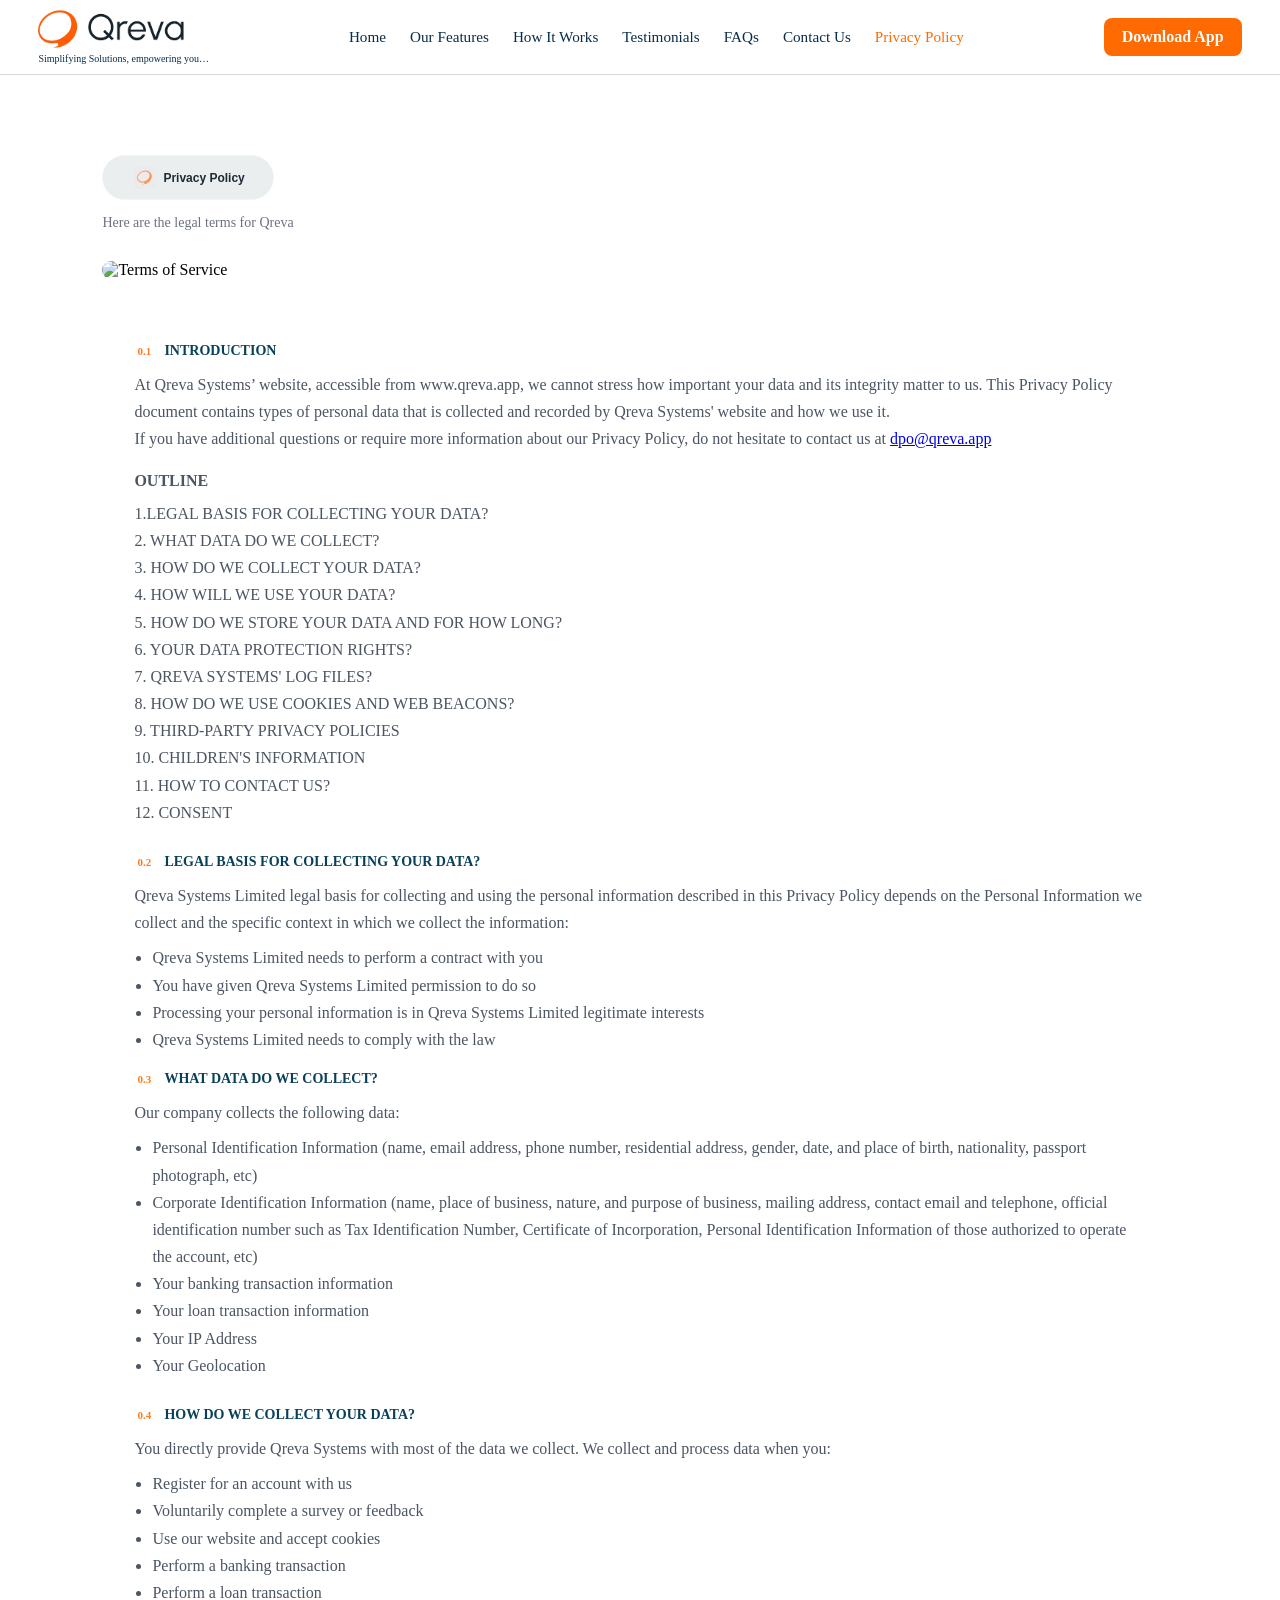
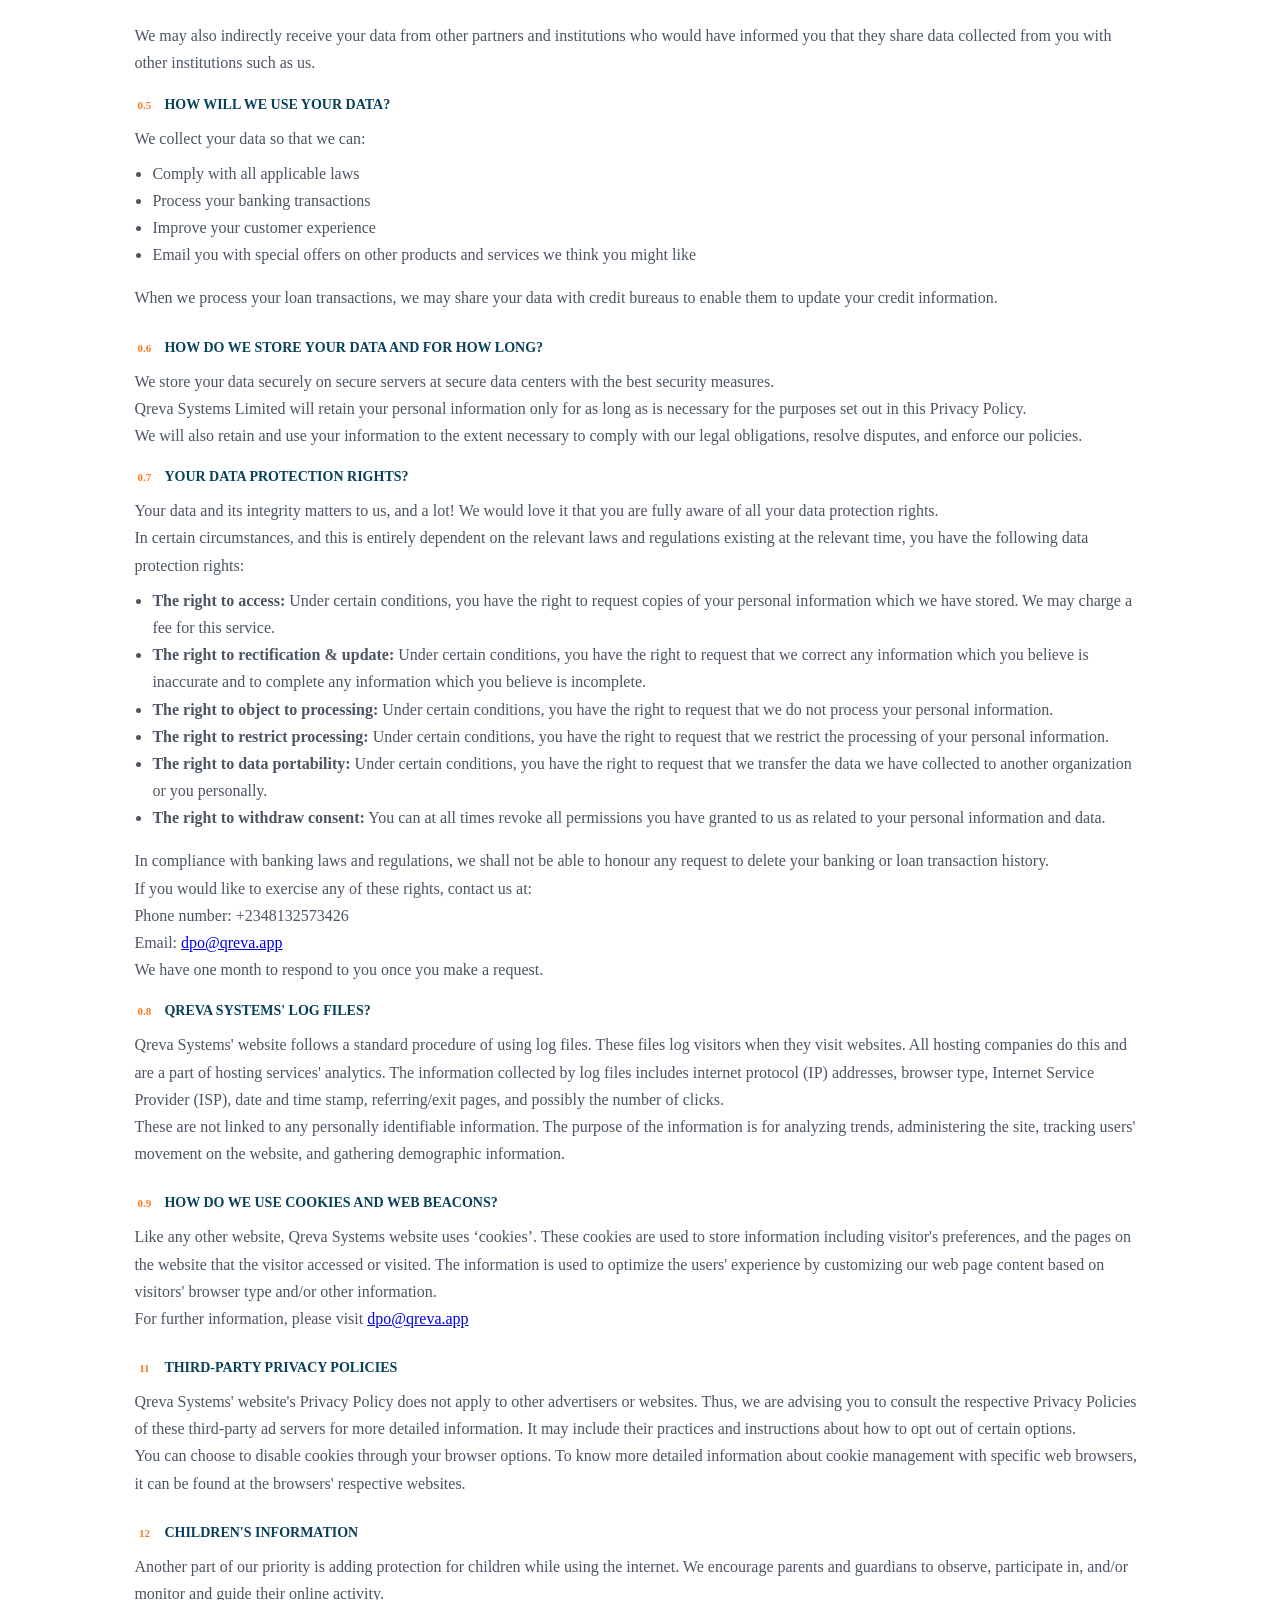
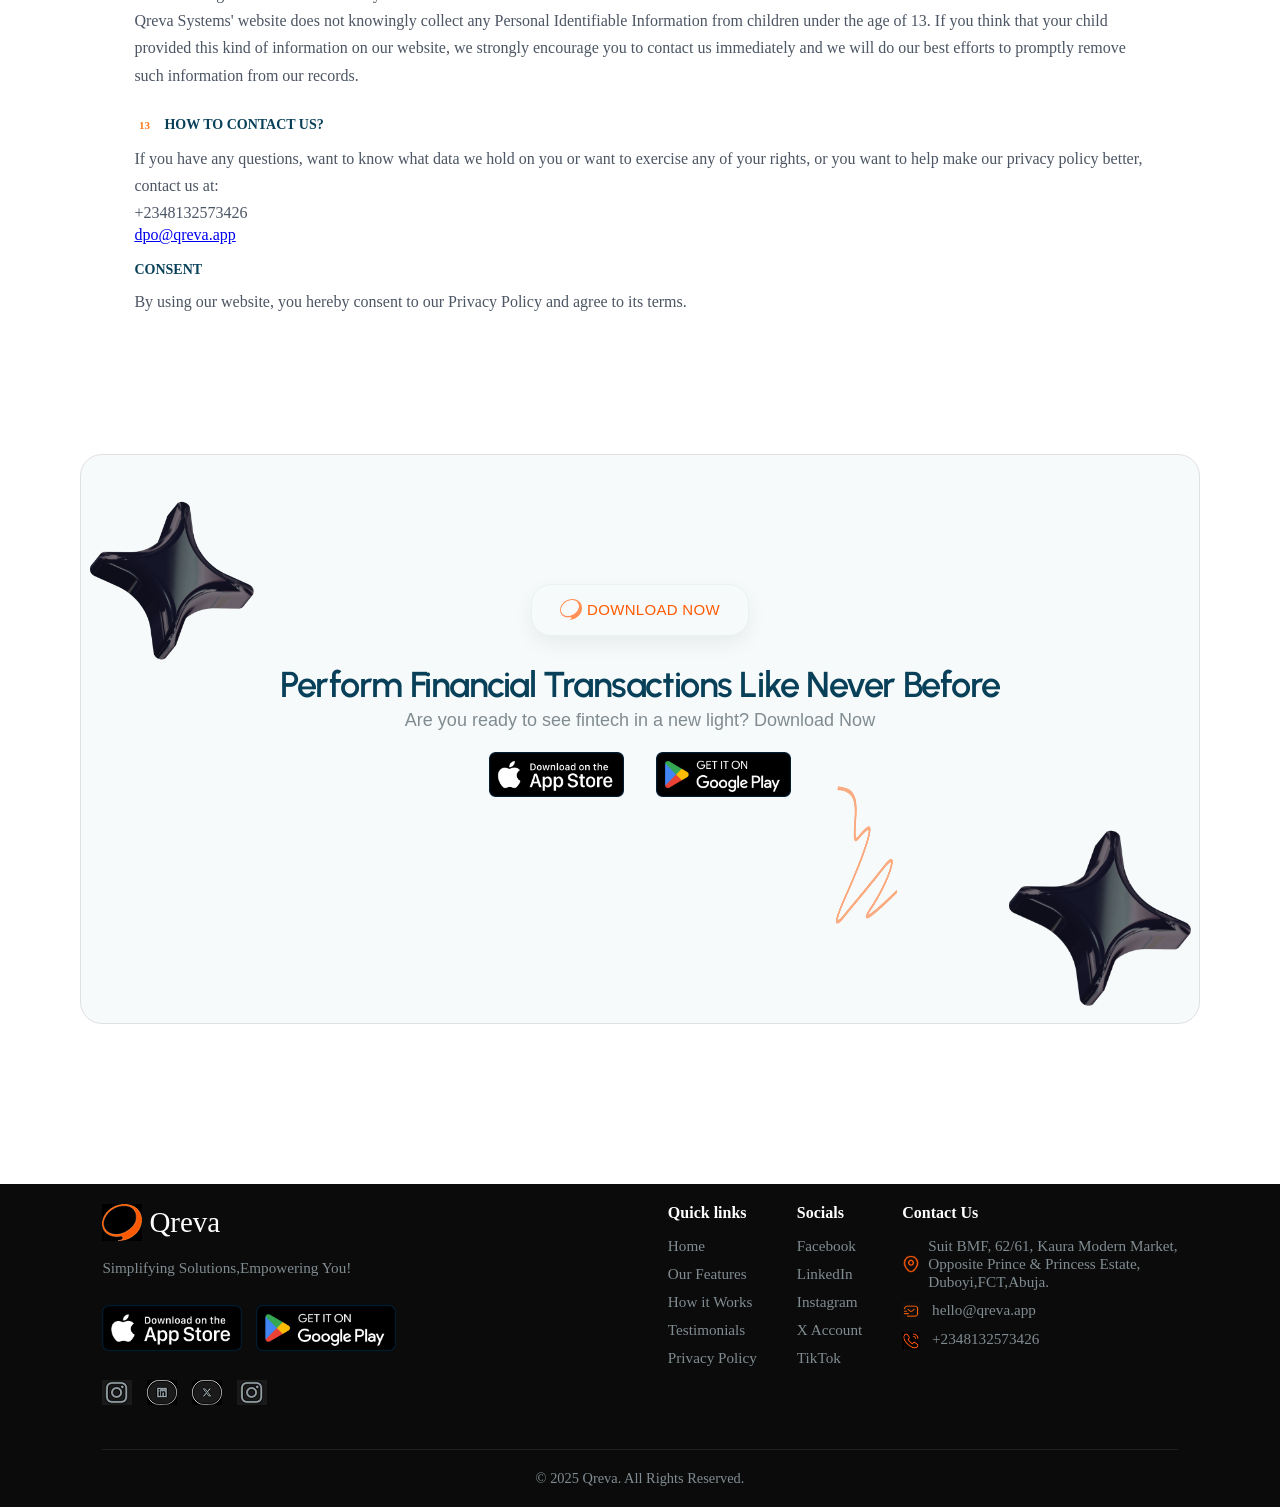
==== privacy-policy.html @ 6e4ceff8 "first commit" ====
<!doctype html>
<html lang="en">
  <head>
    <meta charset="UTF-8" />
    <meta name="viewport" content="width=device-width, initial-scale=1.0" />
    <title>Qreva</title>
    <link rel="icon" type="image/png" href="/img/faviconn.png" />
    <link rel="stylesheet" href="/css/style.css" />
    <script
      src="https://kit.fontawesome.com/e4a3dad7ed.js"
      crossorigin="anonymous"
    ></script>
  </head>
  <body>
    <header class="navbar">
      <div class="logo">
        <img src="/img/logo.png" alt="Logo" draggable="false" /><p>Simplifying Solutions, empowering you…</p>
      </div>
      <nav class="nav-links">
        <a href="index.html#home" target="_self">Home</a>
        <a href="index.html#features">Our Features</a>
        <a href="index.html#how-it-works">How It Works</a>
        <a href="index.html#testimonials">Testimonials</a>
        <a href="index.html#faqs">FAQs</a>

        <!-- EXTERNAL LINKS (open actual pages) -->
        <a href="contact.html">Contact Us</a>
        <a href="privacy-policy.html" class="active">Privacy Policy</a>
      </nav>

      <a href="#" class="download-btn">Download App</a>

      <!-- Hamburger -->
      <div class="hamburger">
        <span></span>
        <span></span>
        <span></span>
      </div>
    </header>

    <section class="policy-section">
      <div class="policy-container">
        <!-- Header -->
        <div class="policy-header">
          <button class="policy-btn">
            <img src="/img/btnn.png" alt="" /> Privacy Policy
          </button>
          <!-- <h1>Terms and Conditions</h1> -->
          <p>Here are the legal terms for Qreva</p>
        </div>

        <!-- Image -->
        <div class="policy-image">
          <img src="/img/Frame 16.png" alt="Terms of Service" />
        </div>

        <!-- Content -->

        <div class="policy-content">
          <div class="policy-block">
            <h4><span class="number">0.1</span> INTRODUCTION</h4>

            <p>
              At Qreva Systems’ website, accessible from www.qreva.app, we
              cannot stress how important your data and its integrity matter to
              us. This Privacy Policy document contains types of personal data
              that is collected and recorded by Qreva Systems' website and how
              we use it.
            </p>

            <p>
              If you have additional questions or require more information about
              our Privacy Policy, do not hesitate to contact us at <a href="mailto:dpo@qreva.app">dpo@qreva.app</a></p>
              
            </p>

            <div class="outline">
              <p class="outline-title">OUTLINE</p>
              <ul>
                <li>1.LEGAL BASIS FOR COLLECTING YOUR DATA?</li>
                <li>2. WHAT DATA DO WE COLLECT?</li>
                <li>3. HOW DO WE COLLECT YOUR DATA?</li>
                <li>4. HOW WILL WE USE YOUR DATA?</li>
                <li>5. HOW DO WE STORE YOUR DATA AND FOR HOW LONG?</li>
                <li>6. YOUR DATA PROTECTION RIGHTS?</li>
                <li>7. QREVA SYSTEMS' LOG FILES?</li>
                <li>8. HOW DO WE USE COOKIES AND WEB BEACONS?</li>
                <li>9. THIRD-PARTY PRIVACY POLICIES</li>
                <li>10. CHILDREN'S INFORMATION</li>
                <li>11. HOW TO CONTACT US?</li>
                <li>12. CONSENT</li>
              </ul>
            </div>
          </div>

          <div class="policy-block">
            <h4><span class="number">0.2</span> LEGAL BASIS FOR COLLECTING YOUR DATA?</h4>

            <p>
              Qreva Systems Limited legal basis for collecting and using the
              personal information described in this Privacy Policy depends on
              the Personal Information we collect and the specific context in
              which we collect the information:
            </p>

            <ul class="policy-list">
              <li>
                Qreva Systems Limited needs to perform a contract with you
              </li>
              <li>You have given Qreva Systems Limited permission to do so</li>
              <li>
                Processing your personal information is in Qreva Systems Limited
                legitimate interests
              </li>
              <li>Qreva Systems Limited needs to comply with the law</li>
            </ul>

            <h4><span class="number">0.3</span> WHAT DATA DO WE COLLECT?</h4>

            <p>Our company collects the following data:</p>

            <ul class="policy-list">
              <li>
                Personal Identification Information (name, email address, phone
                number, residential address, gender, date, and place of birth,
                nationality, passport photograph, etc)
              </li>
              <li>
                Corporate Identification Information (name, place of business,
                nature, and purpose of business, mailing address, contact email
                and telephone, official identification number such as Tax
                Identification Number, Certificate of Incorporation, Personal
                Identification Information of those authorized to operate the
                account, etc)
              </li>
              <li>Your banking transaction information</li>
              <li>Your loan transaction information</li>
              <li>Your IP Address</li>
              <li>Your Geolocation</li>
            </ul>
          </div>

          <div class="policy-block">
            <h4><span class="number">0.4</span> HOW DO WE COLLECT YOUR DATA?</h4>

            <p>
              You directly provide Qreva Systems with most of the data we
              collect. We collect and process data when you:
            </p>

            <ul class="policy-list">
              <li>Register for an account with us</li>
              <li>Voluntarily complete a survey or feedback</li>
              <li>Use our website and accept cookies</li>
              <li>Perform a banking transaction</li>
              <li>Perform a loan transaction</li>
            </ul>

            <p>
              We may also indirectly receive your data from other partners and
              institutions who would have informed you that they share data
              collected from you with other institutions such as us.
            </p>
            <br />

            <h4><span class="number">0.5</span> HOW WILL WE USE YOUR DATA?</h4>

            <p>We collect your data so that we can:</p>

            <ul class="policy-list">
              <li>Comply with all applicable laws</li>
              <li>Process your banking transactions</li>
              <li>Improve your customer experience</li>
              <li>
                Email you with special offers on other products and services we
                think you might like
              </li>
            </ul>

            <p>
              When we process your loan transactions, we may share your data
              with credit bureaus to enable them to update your credit
              information.
            </p>
          </div>

          <div class="policy-block">
            <h4><span class="number">0.6</span> HOW DO WE STORE YOUR DATA AND FOR HOW LONG?</h4>

            <p>
              We store your data securely on secure servers at secure data
              centers with the best security measures.
            </p>

            <p>
              Qreva Systems Limited will retain your personal information only
              for as long as is necessary for the purposes set out in this
              Privacy Policy.
            </p>

            <p>
              We will also retain and use your information to the extent
              necessary to comply with our legal obligations, resolve disputes,
              and enforce our policies.
            </p> <br>

            <h4><span class="number">0.7</span> YOUR DATA PROTECTION RIGHTS?</h4>

            <p>
              Your data and its integrity matters to us, and a lot! We would
              love it that you are fully aware of all your data protection
              rights.
            </p>

            <p>
              In certain circumstances, and this is entirely dependent on the
              relevant laws and regulations existing at the relevant time, you
              have the following data protection rights:
            </p>

            <ul class="policy-list">
              <li>
                <strong>The right to access:</strong> Under certain conditions,
                you have the right to request copies of your personal
                information which we have stored. We may charge a fee for this
                service.
              </li>
              <li>
                <strong>The right to rectification & update:</strong> Under
                certain conditions, you have the right to request that we
                correct any information which you believe is inaccurate and to
                complete any information which you believe is incomplete.
              </li>
              <li>
                <strong>The right to object to processing:</strong> Under
                certain conditions, you have the right to request that we do not
                process your personal information.
              </li>
              <li>
                <strong>The right to restrict processing:</strong> Under certain
                conditions, you have the right to request that we restrict the
                processing of your personal information.
              </li>
              <li>
                <strong>The right to data portability:</strong> Under certain
                conditions, you have the right to request that we transfer the
                data we have collected to another organization or you
                personally.
              </li>
              <li>
                <strong>The right to withdraw consent:</strong> You can at all
                times revoke all permissions you have granted to us as related
                to your personal information and data.
              </li>
            </ul>

            <p>
              In compliance with banking laws and regulations, we shall not be
              able to honour any request to delete your banking or loan
              transaction history.
            </p>

            <p>
              If you would like to exercise any of these rights, contact us at:
            </p>

            <p>Phone number: +2348132573426</p>
            <p>Email: <a href="mailto:dpo@qreva.app">dpo@qreva.app</a></p>

            <p>We have one month to respond to you once you make a request.</p> <br>

            <h4><span class="number">0.8</span> QREVA SYSTEMS' LOG FILES?</h4>

            <p>
              Qreva Systems' website follows a standard procedure of using log
              files. These files log visitors when they visit websites. All
              hosting companies do this and are a part of hosting services'
              analytics. The information collected by log files includes
              internet protocol (IP) addresses, browser type, Internet Service
              Provider (ISP), date and time stamp, referring/exit pages, and
              possibly the number of clicks.
            </p>

            <p>
              These are not linked to any personally identifiable information.
              The purpose of the information is for analyzing trends,
              administering the site, tracking users' movement on the website,
              and gathering demographic information.
            </p>
          </div>
           



          <div class="policy-block">
            <h4><span class="number">0.9</span> HOW DO WE USE COOKIES AND WEB BEACONS?</h4>
            <p>Like any other website, Qreva Systems website uses ‘cookies’. These cookies are used to store information including visitor's preferences, and the pages on the website that the visitor accessed or visited. The information is used to optimize the users' experience by customizing our web page content based on visitors' browser type and/or other information.</p>

            <p>For further information, please visit <a href="mailto:dpo@qreva.app">dpo@qreva.app</a></p>
          </div>

          <div class="policy-block">
            <h4><span class="number">11</span> THIRD-PARTY PRIVACY POLICIES</h4>
            <p>Qreva Systems' website's Privacy Policy does not apply to other advertisers or websites. Thus, we are advising you to consult the respective Privacy Policies of these third-party ad servers for more detailed information. It may include their practices and instructions about how to opt out of certain options.</p>

            <p>You can choose to disable cookies through your browser options. To know more detailed information about cookie management with specific web browsers, it can be found at the browsers' respective websites.</p>

          </div>

          <div class="policy-block">
            <h4><span class="number">12</span> CHILDREN'S INFORMATION</h4>
             <p>Another part of our priority is adding protection for children while using the internet. We encourage parents and guardians to observe, participate in, and/or monitor and guide their online activity.</p>

             <p>
              Qreva Systems' website does not knowingly collect any Personal Identifiable Information from children under the age of 13. If you think that your child provided this kind of information on our website, we strongly encourage you to contact us immediately and we will do our best efforts to promptly remove such information from our records.
             </p>
          </div>
           

             <div class="policy-block">
              <h4><span class="number">13</span> HOW TO CONTACT US?</h4>
              <p>
                If you have any questions, want to know what data we hold on you or want to exercise any of your rights, or you want to help make our privacy policy better, contact us at:
                <p>+2348132573426</p>
                 <a href="mailto:dpo@qreva.app">dpo@qreva.app</a></p>
              </p> <br>
                       <h4>CONSENT</h4>
              <p>By using our website, you hereby consent to our Privacy Policy and agree to its  terms.</p>
            </div>

        </div>

      </div>

    </section>

    <section class="cta-section">
      <div class="cta-container">
        <img src="/img/emojistar 111.png" class="cta-img" />

        <div class="cta-content">
          <button class="cta-btn">
            <img src="/img/cta-lable.png" alt="" />
            <span>DOWNLOAD NOW</span>
          </button>

          <h2 class="cta-title">
            Perform Financial Transactions Like Never Before
          </h2>

          <p class="cta-subtitle">
            Are you ready to see fintech in a new light? Download Now
          </p>
          <div class="cta-buttons">
            <a class="cta-btn1">
              <img src="/img/Store download button.png" alt="" />
            </a>

            <img src="/img/Vector (33).png" alt="" class="cta-line" />

            <a class="cta-btn2">
              <img src="/img/Store download button (1).png" alt=""
            /></a>
          </div>
        </div>

        <img src="/img/emojistar 111.png" class="cta-img2" />
      </div>
    </section>

    <footer class="footer">
      <div class="footer-container">
        <div class="footer-left">
          <h2 class="footer-logo">
            <img src="/img/Vector-9.png" alt="" /> Qreva
          </h2>
          <p class="footer-description">
            Simplifying Solutions,Empowering You!
          </p>

          <div class="store-buttons">
            <img src="/img/Store download button.png" alt="App Store" />
            <img src="/img/Store download button (1).png" alt="Google Play" />
          </div>

          <div class="social-icons">
            <a href="#"><img src="/img/download (1).png" alt="img-ig" /></a>
            <a href="#"><img src="/img/dowdload 2.png" alt="img-ig" /></a>
            <a href="#"><img src="/img/download 3.png" alt="img-ig" /></a>
            <a href="#"><img src="/img/download (1).png" alt="img-ig" /></a>
          </div>
        </div>

        <div class="footer-right">
          <div class="footer-column">
            <h4>Quick links</h4>
            <ul>
              <li><a href="#">Home</a></li>
              <li><a href="#">Our Features</a></li>
              <li><a href="#">How it Works</a></li>
              <li><a href="#">Testimonials</a></li>
              <li><a href="#">Privacy Policy</a></li>
            </ul>
          </div>
          <div class="footer-column">
            <h4>Socials</h4>
            <ul>
              <li><a href="#">Facebook</a></li>
              <li><a href="#">LinkedIn</a></li>
              <li><a href="#">Instagram</a></li>
              <li><a href="#">X Account</a></li>
              <li><a href="#">TikTok</a></li>
            </ul>
          </div>

          <div class="footer-column">
            <h4>Contact Us</h4>
            <ul>
              <li>
                <img src="/img/location.png" alt="f-img" class="f-imgg" />Suit
                BMF, 62/61, Kaura Modern Market,<br />
                Opposite Prince & Princess Estate,<br />Duboyi,FCT,Abuja.
              </li>
              <li>
                <a href="mailto:hello@qreva.app"
                  ><img src="/img/text.png" alt="f-img" class="f-imgg" />
                  hello@qreva.app</a
                >
              </li>
              <li>
                <a href="tel:+2348012345678"
                  ><img src="/img/call.png" alt="f-img" class="f-imgg" />
                  +2348132573426</a
                >
              </li>
            </ul>
          </div>
        </div>
      </div>

      <div class="footer-bottom">
        <p>© 2025 Qreva. All Rights Reserved.</p>
      </div>
    </footer>

    <script src="/js/script.js"></script>
  </body>
</html>
---- css/style.css ----
@import url('https://fonts.googleapis.com/css2?family=Urbanist:wght@400;500;600;700;800&display=swap');

/* === GLOBAL === */
* {
  margin: 0;
  padding: 0;
  box-sizing: border-box;
  
}

html {
  scroll-behavior: smooth;
}


img, svg {
  user-select: none;
  pointer-events: none;
  -webkit-user-drag: none;
}

/* === NAVBAR BASE === */
.navbar {
  display: flex;
  justify-content: space-between;
  align-items: center;
  padding: 9px 3%;
  background: #fff;
  border-bottom: 0.5px solid #D9D9D9;
  position: sticky;
  top: 0;
  z-index: 1000;
}

.logo img {
  height: 40px;
  object-fit: contain;
}
.logo p{
  color: #072D4B;
  font-size: 10px;
  margin: 0;
  line-height: 1.2;
}
.logo p:hover,
.logo p.active {
  color: #FF6B00;
}

/* Desktop Navigation */
.nav-links {
  display: flex;
  align-items: center;
  gap: 24px;
}

.nav-links a {
  text-decoration: none;
  color: #072D4B;
  font-weight: 500;
  font-size: 0.95rem;
  transition: color 0.3s ease;
}

.nav-links a:hover,
.nav-links a.active {
  color: #FF6B00;
}

/* Download Button */
.download-btn {
  background: #FF6B00;
  color: #fff;
  padding: 10px 18px;
  border-radius: 8px;
  font-weight: 600;
  text-decoration: none;
  transition: background 0.3s ease;
}

.download-btn:hover {
  background: #e85c00;
}

/* ===== HAMBURGER ===== */
.hamburger {
  display: none;
  flex-direction: column;
  gap: 5px;
  cursor: pointer;
  z-index: 1100;
}

.hamburger span {
  display: block;
  width: 26px;
  height: 3px;
  background: #072D4B;
  border-radius: 2px;
  transition: all 0.3s ease;
}

/* Hamburger animation */
.hamburger.active span:nth-child(1) {
  transform: rotate(45deg) translateY(8px);
}
.hamburger.active span:nth-child(2) {
  opacity: 0;
}
.hamburger.active span:nth-child(3) {
  transform: rotate(-45deg) translateY(-8px);
}

/* ==MOBILE VIEW== */
@media (max-width: 768px) {

  .navbar {
    padding: 18px 5%;
  }

  /* Hide desktop nav */
  .nav-links,
  .download-btn {
    display: none;
  }

  /* MOBILE BURGER */
  .hamburger {
    display: flex;
    position: absolute;
    right: 20px;
    top: 22px;
  }

  .hamburger span {
    width: 24px;
    height: 3px;
    background: #FF6B00;
    border-radius: 20px;
  }

  .hamburger span:nth-child(2){
    width: 16px;
    align-self: flex-end;
  }

  /* OPEN MOBILE MENU */
  .nav-links.open {
    display: flex;
    flex-direction: column;
    width: 100%;
    background: #FFFFFF;
    position: absolute;
    top: 75px;
    left: 0;
    padding: 20px 6%;
    gap: 22px;
    border-bottom: 1px solid #E9F1F3;
    animation: fadeDown 0.3s ease;
  }

  .nav-links.open a {
    font-size: 1rem;
    color: #084059;
  }
}

/* Fade-down animation */
@keyframes fadeDown {
  from { opacity: 0; transform: translateY(-10px); }
  to { opacity: 1; transform: translateY(0); }
}

/* === HERO SECTION === */

.hero-section {
display: flex;
  justify-content: center;
  align-items: center;
  padding: 100px 8%;
  background-color: #ffffff;
  overflow: hidden;
}

.hero-container {
  display: flex;
  align-items: center;
  justify-content: space-between;
  max-width: 1280px;
  width: 100%;
  gap: 60px;
}

/* --- Left Side --- */
.hero-content {
  flex: 1;
  animation: fadeInLeft 1s ease-out forwards;
  
}

.trusted {
  display: flex;
  align-items: center;
  gap: 10px;
  margin-bottom: 18px;
  color: #808C91;
  font-size: 0.9rem;
}

.trusted img{
  width: 72px;
  height: 32px;
  object-fit: cover;
  object-position: top;
}

.hero-title {
  font-family: 'Urbanist', sans-serif;
  font-weight: 600;                 
  font-size: 63px;                  
  line-height: 110%;                
  letter-spacing: -0.06em;         
  color: #084059;
}

.hero-title .mobile-break {
  display: inline;
}

.hero-subtitle {
  font-family: 'Urbanist', sans-serif;
  font-weight: 400;             
  font-size: 20px;              
  line-height: 90%;            
  letter-spacing: 0em;          
  color: #808C91;               
  max-width: 520px;            
  margin-top: 14px; 
}

.hero-subtitle .mobile-break {
  display: inline;
}

.app-buttons {
  display: flex;
  gap: 12px;
  margin-top: 18px;
}

.app-buttons img {
  width: 130px;
  user-select: none;
  pointer-events: none;
  -webkit-user-drag: none;
}

/* --- Right Side: Image --- */
.hero-image {
  flex: 1;
  display: flex;
  justify-content: center;
  animation: fadeInRight 1s ease-out forwards;
}

.hero-image img {
  width: 100%;
  max-width: 420px;
  border-radius: 30px;
  transition: 0.3s ease-in-out;
}


/* ======ANIMATIONS====== */
@keyframes fadeInLeft {
  from { opacity: 0; transform: translateX(-50px); }
  to   { opacity: 1; transform: translateX(0); }
}

@keyframes fadeInRight {
  from { opacity: 0; transform: translateX(50px); }
  to   { opacity: 1; transform: translateX(0); }
}

/* ====TABLET — STACKED LAYOUT==== */
@media (max-width: 992px) {
  .hero-container {
    flex-direction: column;
    gap: 50px;
  }

  .hero-image img {
    max-width: 380px;
  }

  .hero-subtitle {
    margin: 0 auto 25px;
  }

  .app-buttons {
    justify-content: center;
  }
}

/* ====MOBILE LAYOUT==== */
@media (max-width: 768px) {
  .hero-section {
      padding: 70px 5%;
  }

  /* Move text, buttons, trusted to the left */
  .hero-content {
    text-align: left;
  }

  .trusted {
    justify-content: flex-start;
    margin-bottom: 12px;
  }

  /* Title line break and smaller font */
  .hero-title {
    font-size: 2.5rem;
    line-height: 1.2;
  }

  .hero-title .mobile-break {
    display: block;
  }

  /* Subtitle line break and smaller font */
  .hero-subtitle {
    font-size: 0.98rem;
    line-height: 1.55;
    max-width: 100%;
    margin-bottom: 28px;
    letter-spacing: -0.02em;
  }

  .hero-subtitle .mobile-break {
    display: block;
    
  }

  /* Buttons align left */
  .app-buttons {
    justify-content: flex-start;
    gap: 14px;
    margin-bottom: 20px;
  }

  .app-buttons img {
    width: 135px;
  }

  /* Phone image responsive */
  .hero-image img {
    max-width: 320px;
  }
}




/* -------Features Section------------ */
.features {
  width: 100%;
  max-width: 1440px;
  margin-inline: auto;
  padding: 80px;
  display: flex;           /* or grid depending on layout */
  flex-direction: column;  /* adjust if row layout */
  gap: 10px;
  box-sizing: border-box;
  
}

/* Header */
.features-header {
  width: 100%;
  max-width: 1280px;
  margin-inline: auto;
  display: flex;           /* or grid depending on layout */
  flex-direction: column;  /* adjust if row layout */
  gap: 28px;
  box-sizing: border-box;
   
}
.feature-btn {
  width: 154px;
  height: 43px;
  display: inline-flex;
  align-items: center;
  justify-content: center;
  gap: 5px;
  padding: 6px 16px;
  background: #F7FAFA; /* from screenshot */
  border: 1.2px solid #E3E7ED;
  border-radius: 20px;
  font-family: "General Sans", sans-serif;
  font-weight: 500;
  font-style: normal;
  font-size: 12px;
  line-height: 32px;
  letter-spacing: 0.02;
  color: #808C91;  /* text tint seen in the screenshot */
  cursor: pointer;
  transition: 0.25s ease;
}

.feature-btn img {
  width: 14px;
  height: 14px;
  object-fit: contain;
  margin-bottom: 4px;
}

.feature-btn:hover {
  background: #F1F4F8; /* light hover (optional) */
}

/* Icon styling */
.feature-btn .feature-icon {
  width: 20px;
  height: 19px;
  display: block;
}

/* Optional hover if needed */
.feature-btn:hover {
  border-color: #dce5e7;
}

.feature-btn:hover {
     background-color: #ebeeee;        /* light blue */
    transform: translateY(-2px);
    box-shadow: 0 4px 8px rgba(0, 0, 0, 0.1);
}

.features-header h1 {
  font-family: 'Urbanist', sans-serif;
    font-weight: 600;               /* SemiBold */
    font-size: 40px;                /* Exact */
    line-height: 120%;              /* Figma line height */
    letter-spacing: -0.04em;        /* -4% tracking */
    color: #084059;                 /* Figma Secondary Indigo */
    margin: 0; 
}

.features-header p {
  font-family: 'General Sans', sans-serif;
    font-weight: 400;          /* Regular */
    font-size: 16px;           /* Exact Figma size */
    line-height: 145%;         /* Exact Figma line height */
    letter-spacing: 0;         /* Figma 0% */
    color: #808C91;            /* Placeholder — send the color screenshot for exact value */
    margin: 8px 0 0 0; 
}

/* --Features Grid-- */
.features-container {
  display: grid;
  grid-template-columns: repeat(auto-fit, minmax(300px, 1fr));
  gap: 25px;
}

/* Feature Cards */
.feature-card {
  width: 100%;
  max-width: 412px;
  padding: 28px 20px;
  display: flex;
  flex-direction: column;
  gap: 10px;
  background-color: #F7FAFA;
  border: 1.2px solid #E9F1F3;
  border-radius: 12px;
  box-sizing: border-box;
  margin-top: 29px;
  transition: 0.3s ease;
}

.feature-card-item{
  width: 100%;
  max-width: 372px;
  margin-inline: auto;

  display: flex;
  flex-direction: column; /* adjust if row layout */
  gap: 24px;

  box-sizing: border-box;
}

.feature-card:hover {
  transform: translateY(-4px);
  box-shadow: 0 8px 20px rgba(0,0,0,0.05);
}

.features-header .section-label:hover{
    background-color: #f3f5fcc2;
}
/* Icons */
.feature-icon {
  width: 55px;
  height: 55px;
  margin-bottom: 15px;
  user-drag: none;
  user-select: none;
  pointer-events: none;
}

.feature-card h3 {
  font-family: 'Urbanist', sans-serif;
  font-weight: 700;
  font-size: 20px;
  line-height: 1.2;
  letter-spacing: -0.02em;
  color: #084059;

  margin: 0; /* reset default margin */
}

.feature-card p {
  font-family: 'General Sans', sans-serif;
  font-weight: 400;
  font-size: 16px;
  line-height: 1.6;
  letter-spacing: 0;
  color: #808C91;

  margin: 0; /* reset default margin */
  
}

/* --Mobile Responsiveness-- */
@media (max-width: 768px) {
  /* Shift entire features section slightly right */
  .features {
    margin-left: 0;
    margin-right: 0;
    padding-left: 24px;  /* slightly more than before for alignment */
    padding-right: 24px;
  }

  /* Header adjustments */
  .features-header {
    text-align: left;
    margin-left: 0;
    margin-right: 0;
  }

  /* Feature button adjustments */
  .feature-btn {
    justify-content: flex-start;
    padding: 8px 14px;
    font-size: 0.7rem;
    white-space: nowrap;
    max-width: max-content;
  }

  .feature-btn img {
    margin-bottom: 0;
    margin-right: 8px;
  }

  /* Feature grid single column */
  .features-container {
    grid-template-columns: 1fr;
    gap: 20px;
  }

  /* Feature card adjustments */
  .feature-card {
    width: 100%;
    padding: 20px;
    margin-left: 0;
    margin-right: 0;
  }

  .feature-card-item {
    margin-left: 0;
    margin-right: 0;
    max-width: 100%;
  }

  .feature-card h3 {
    font-size: 18px;
    margin-top: 15px;
  }

  .feature-card p {
    font-size: 14px;
    line-height: 1.5;
    margin-bottom: 15px;
  }

  .feature-icon {
    width: 45px;
    height: 45px;
    margin-bottom: 12px;
  }
}

/* how it works -section */
 
.how-it-works {
    background: #F7FAFA;
    padding: 80px 0 100px; /* Added bottom padding for better spacing */
    width: 100%;
    display: flex;
    flex-direction: column;
    align-items: center;
}

/* === BADGE==== */
.how-badge {
    font-family: 'Urbanist', sans-serif;
    font-size: 14px;
    font-weight: 700; /* Slightly bolder for emphasis */
    padding: 6px 18px; /* Slightly wider horizontally */
    border-radius: 24px;
    background: rgba(244, 140, 72, 0.10);
    color: #F48C48;
    text-transform: uppercase; /* matches typical badge style */
}



/* ============================
   TITLE
============================ */
.how-title {
    font-family: 'Urbanist', sans-serif;
    font-size: 40px;
    font-weight: 700; /* bolder */
    letter-spacing: -0.04em;
    text-align: center;
    line-height: 1.2; /* tighter line height */
    color: #084059;
     max-width: 640px;  
    margin-top: 12px;
    margin-left: 0px;
  
}

/* ===SUBTITLE=== */
.how-subtitle {
    font-family: "General Sans", sans-serif;
    font-size: 16px;
    line-height: 1.45;
    color: #808C91;
    text-align: center;
    max-width: 580px;
    margin-top: 8px;
    margin-bottom: 64px; /* closer to design */
}

.how-btn {
  width: 154px;
  height: 43px;
  display: inline-flex;
  align-items: center;
  justify-content: center;
  gap: 5px;
  padding: 6px 16px;
  background: #F7FAFA; /* from screenshot */
  border: 1.2px solid #E3E7ED;
  border-radius: 20px;
  font-family: "General Sans", sans-serif;
  font-weight: 500;
  font-style: normal;
  font-size: 12px;
  line-height: 32px;
  letter-spacing: 0.02;
  color: #808C91;  
  cursor: pointer;
  transition: 0.25s ease;
  margin-left: 143px;
  display: flex;
  
}

.how-btn img {
  width: 14px;
  height: 14px;
  object-fit: contain;
  margin-bottom: 4px;
}

.how-btn:hover {
  background: #F1F4F8; /* light hover (optional) */
}


/* ============================
   CONTENT LAYOUT
============================ */
.how-content {
    width: 100%;
    max-width: 1250px;
    display: flex;
    justify-content: flex-end;
    align-items: flex-start;
    padding: 0 80px;
    gap: 190px; 
    
}

/* ============================
   STEPS LIST
============================ */
.steps-list {
    display: flex;
    flex-direction: column;
    gap: 28px; /* Matches Figma exactly */
}

/* INDIVIDUAL STEP ITEM */
.step-item {
    display: flex;
    align-items: flex-start;
    /* position: relative; */
    gap: 24px;
}

/* STEP NUMBER CIRCLE */
.step-number {
    width: 34px;
    height: 34px;
    background: #F48C48;
    color: white;
    font-family: 'Urbanist', sans-serif;
    font-size: 16px;
    font-weight: 700;
    border-radius: 50%;
    display: flex;
    justify-content: center;
    align-items: center;
    margin-top: 0;
}

/* ============================
   FIGMA PERFECT DOTTED LINE
============================ */
/* step-marker */


.step-line {
    width: 1.5px;          /* stroke thickness */
    height: 71.5px;        /* exact from figma */
    margin: 14px; /* increased left margin for better alignment */
    margin-right: 36px;
    position: relative;
    
}

.step-line::before {
    content: "";
    position: absolute;
    width: 1.5px;
    height: 100%;
    left: 0;
    top: 0;

    /* Perfect Figma dashes: 7px dash, 7px gap */
    background: #B0B7C3;
    opacity: 1;

    /* Mask to simulate custom dash pattern */
    mask: repeating-linear-gradient(
        to bottom,
        #fff 0,
        #fff 7px,
        transparent 7px,
        transparent 14px
    );
}

.step-item:last-child .step-line {
    display: none;
}

/* ===TEXT COLUMN==== */
.step-text {
    max-width: 380px;
}

.step-title {
     width: 291px;
    height: 24px;
    transform: rotate(0deg); /* angle */
    opacity: 1;
    font-family: 'Urbanist', sans-serif;
    font-weight: 700; /* bold */
    font-size: 20px;
    line-height: 120%; /* equivalent to 1.2 */
    letter-spacing: -2%;
    color: #084059;
    margin-left: -24px;
}

.step-description {
     width: 291px;
    height: 52px;
    transform: rotate(0deg); /* angle */
    opacity: 1;

    font-family: 'General Sans', sans-serif;
    font-weight: 400; /* regular */
    font-style: normal; /* Regular → normal */
    font-size: 16px;
    line-height: 160%; /* equivalent to 1.6 */
    letter-spacing: 0; /* 0% is same as 0 */
    color: #808C91;

    margin-top: 0;
    margin-left: -23px;
}

/* ============================
   RIGHT IMAGE
============================ */
.how-image img {
    width: 400px;
    height: auto;
    user-select: none;
    float: left;
    margin-right: 16px;

    /* Animation */
    opacity: 0; /* start hidden */
    transform: translateX(-50px); /* start slightly left */
    animation: slideIn 1s forwards; /* run animation for 1 second */
    animation-delay: 0.3s; /* optional delay */
}

@keyframes slideIn {
    to {
        opacity: 1;
        transform: translateX(0); /* end at normal position */
    }
}


/* ---------- Tablet (≤1024px) ---------- */  
/* ============================
   MOBILE ONLY — FIGMA MATCH
   ============================ */
@media (max-width: 768px) {

  /* SECTION */
  .how-it-works {
    padding: 56px 20px 72px;
    align-items: center;
  }

  /* ============================
     HEADER
     ============================ */
  .how-header {
    width: 100%;
    display: flex;
    flex-direction: column;
    align-items: center;
    text-align: center;
  }

  .how-badge {
    font-size: 12px;
    padding: 6px 16px;
    margin-bottom: 12px;
  }

  .how-title {
    font-size: 28px;
    line-height: 1.3;
    max-width: 100%;
    margin: 0 0 8px;
  }

  .how-subtitle {
    font-size: 15px;
    line-height: 1.5;
    max-width: 320px;
    margin-bottom: 32px;
  }

  /* BUTTON */
  .how-btn {
    margin: 0 auto 40px;
    width: auto;
    height: 40px;
    padding: 6px 18px;
  }

  /* ============================
     CONTENT STACK
     ============================ */
  .how-content {
    width: 100%;
    margin: 0 auto;
    padding: 0;              /* section padding does the centering */
    flex-direction: column;
    align-items: center;     /* centers image + steps block */
    gap: 40px;
  }

  /* IMAGE ON TOP */
  .how-image img {
    width: 100%;
    max-width: 280px;
    margin: 0 auto;
    transform: none;
    opacity: 1;
    animation: none;
  }

  /* ============================
     STEPS
     ============================ */
  .steps-list {
    width: 100%;
    max-width: 420px;        /* visual balance, not tight */
    margin: 0 auto;
    align-items: flex-start;
  }

  .step-item {
    gap: 46px;
  }

  /* STEP NUMBER */
  .step-number {
    width: 28px;
    height: 28px;
    font-size: 14px;
    flex-shrink: 0;
  }

  /* DOTTED LINE */
  .step-line {
    height: 56px;
    margin: 12px 0 0 13px;
    margin-bottom: 5px;
    margin-top: 22px; 
  }

 
  /* TEXT */
  .step-text {
    max-width: 100%;
  }

  .step-title {
    font-size: 18px;
    line-height: 1.3;
    margin: 0 0 4px;
    width: auto;
  }

  .step-description {
     max-width: 360px;          /* forces earlier line breaks */
    word-break: break-word;
    overflow-wrap: break-word;
    hyphens: auto;
  }

}


   /* TESTIMONIAL  */

.testimonial {
  width: 100%;
  max-width: 1440px;
  margin: 0 auto;
  padding: 80px;
  background: #ffffff;
  display: flex;
  flex-direction: column;
  gap: 10px;
}

.testimonial .container {
  width: 100%;
}

/* Button */



.testimonial-btn img {
  width: 20px;
  height: 20px;
}

/* Heading */
.testimonial h2 {
  font-family: 'Urbanist', sans-serif;
  font-weight: 600;
  font-size: 40px;
  line-height: 120%;
  letter-spacing: -0.04em;
  color: #084059;
  max-width: 1280px;
  margin-bottom: 16px;
}

/* Subtitle */
.subtitle {
  color: #808C91;
  font-size: 16px;
  line-height: 145%;
  margin-bottom: 40px;
}

/* Layout: desktop side-by-side */
.testimonial-box {
  display: flex;
  align-items: center;
  gap: 40px;
}

/* Image */
.image img {
  width: 627px;
  height: 548px;
  border-radius: 12px;
  object-fit: cover;
  pointer-events: none;
  box-shadow: 0 8px 24px rgba(0,0,0,0.08);
}

/* Content */
.content {
  width: 601px;
  min-height: 198px;
  display: flex;
  flex-direction: column;
  gap: 40px;
  position: relative;
  margin-top: -15em; /* Figma alignment */
}

/* Quote text */
.quote {
  font-size: 18px;
  line-height: 1.6;
  color: #0f172a;
}

/* Author */
.author {
  width: 601px;
  height: 62px;
  display: flex;
  flex-direction: column;
  justify-content: center;
  gap: 12px;
  position: relative;
}

.author .name {
  font-size: 18px;
  font-weight: 600;
  color: #0f172a;
}

.author .role {
  font-size: 16px;
  color: #808C91;
}

/* Quote Icon */
.quote-icon img {
  width: 42px;
  height: 31px;
}

.quote-icon {
  position: absolute;
  right: 0;
  bottom: -10px;
}

/* Navigation */
.navigation {
  display: flex;
  gap: 12px;
  margin-top: 25px;
}

.nav-btn {
  width: 44px;
  height: 44px;
  border-radius: 16px;
  border: none;
  cursor: pointer;
  transition: 0.25s ease;
}

.nav-btn.prev {
  background: #F1F5F9;
  color: #9AA8B6;
}
.nav-btn.prev:hover {
  background: #E2E8F0;
}

.nav-btn.next {
  background: #FF5B04;
  color: #fff;
}
.nav-btn.next:hover {
  background: #f56702;
}

/* ============================
   MOBILE (<= 640px)
   Figma EXACT Layout
   ============================ */
@media (max-width: 640px) {

  .testimonial {
    padding: 80px 16px;
  }

  /* Entire layout becomes vertical */
  .testimonial-box {
    flex-direction: column;
    gap: 32px;
  }

  /* Order: title → subtitle → image → content */
  .testimonial-btn { order: 1; }
  h2 { order: 2; }

  .mobile-break {
    display: block;
  }

  .subtitle {
    order: 3;
    margin-bottom: 20px;
    font-size: 14px;
  }

  .image { 
    order: 4;
    width: 100%;
  }

  .image img {
    width: 100%;
    height: auto;
    border-radius: 12px;
  }

  .content {
    order: 5;
    width: 100%;
    margin-top: 0;  /* remove desktop shift */
    gap: 24px;
  }

  .quote {
    font-size: 15px;
    line-height: 1.65;
  }

  /* Author block */
  .author {
    width: 100%;
    height: auto;
    gap: 4px;
  }

  .author .name {
    font-size: 16px;
  }

  .author .role {
    font-size: 14px;
  }

  /* Quote icon aligned bottom-right */
  .quote-icon {
    right: 0;
    bottom: 0;
    transform: translateY(8px);
  }

  /* Navigation */
  .navigation {
    order: 6;
    width: 100%;
    display: flex;
    gap: 12px;
    margin-top: 10px;
  }

  .nav-btn {
    width: 38px;
    height: 38px;
    border-radius: 12px;
  }
}











/*===FAQ SECTION=== */


.faq-section {
  padding: 80px;
  background: #FFFFFF;
  width: 100%;
}

/* Main container */
.faq-container {
  max-width: 1280px;
  margin: 0 auto;
  text-align: center;
}

/* ====================== */
/*    FAQ LABEL (FIGMA)   */
/* ====================== */

.faq-label {
   width: 89px;
  height: 40px;
  display: inline-flex;
  align-items: center;
  justify-content: center;
  gap: 10px;
  padding: 4px 16px;
  background: #F7FAFA;
  border: 1.2px solid #E9F1F3;
  color: #808C91;
  border-radius: 20px;
  opacity: 1;
}

.faq-label img {
  width: 20px;
  height: 19px;
}

.faq-label:hover {
  background: #F1F4F8; /* light hover (optional) */
}

/* ====================== */
/*       TITLE (FIGMA)    */
/* ====================== */

.faq-container h1 {
  width: 1280px;
  max-width: 100%;
  margin: 20px auto 10px;
  font-family: Urbanist;
  font-size: 40px;
  font-weight: 600;
  letter-spacing: -4%;
  line-height: 120%;
  color: #084059;
}

/* Subtitle */
.faq-subtitle {
  width: 1280px;
  max-width: 100%;
  margin: 0 auto 40px;
  font-family: "General Sans";
  font-size: 16px;
  color: #808C91;
  line-height: 145%;
}

/* ====================== */
/* FAQ LIST — (Figma: 1280 × 482) */
/* ====================== */

.faq-list {
  width: 100%;
  max-width: 1280px;
  margin: 0 auto;
  display: flex;
  flex-direction: column;
  gap: 12px; /* exact */
}

/* ====================== */
/*   FAQ ITEM & CONTENT   */
/* ====================== */

.faq-item {
  background: #F7FAFA;
  border: 1px solid #E2E8F0;
  border-radius: 16px;
  padding: 20px 24px;
  transition: 0.3s ease;
  cursor: pointer;
}

.faq-items {
  text-align: left;
  align-items: flex-start;
  justify-content: flex-start;
}





/* Question row */
.faq-question {
  display: flex;
  justify-content: space-between;
  align-items: center;
}

/* Question text (FIGMA EXACT) */
.faq-question span {
  font-family: Urbanist;
  font-size: 16px;
  font-weight: 500;
  line-height: 152%;
  color: #000000;
}

/* Toggle button */
.faq-toggle {
  width: 32px;
  height: 32px;
  border-radius: 50%;
  border: none;
   background: #F5F8FA;
  color: #FF5B04;
  font-size: 20px;
  font-weight: 700;
  transition: 0.25s ease;
}

/* Answer wrapper */
/* Closed state: hidden, no border, no bg */
.faq-answer {
  max-height: 0;
  overflow: hidden;
  transition: max-height 0.35s ease;

  padding: 0;             /* no padding until opened */
  background: transparent; /* hidden background */
  border: none;           /* no border until opened */
  border-radius: 8px;
}

/* Open state: show bg + border + padding */
.faq-item.active .faq-answer {
  padding: 16px;
  background: #D9D9D9;          /* Figma light grey */
  border: 0.5px solid #F7FAFA;  /* Figma border */
  border-radius: 8px;
  margin-top: 12px;             /* spacing like Figma */
}

/* Answer content */
.faq-answer p {
  padding-top: 14px;
  font-family: "General Sans";
  font-size: 15px;
  line-height: 150%;
  color: #4A5568;
}

/* When active */
.faq-item.active .faq-answer {
  max-height: 300px;
}

.faq-item.active .faq-toggle {
  transform: rotate(180deg);
}

/* ============================= */
/* Tablets (≤ 1024px) */
/* ============================= */

@media (max-width: 1024px) {
  .faq-section {
    padding: 60px 40px;
  }

  .faq-container h1 {
    font-size: 32px;
  }
}

/* ============================= */
/* Mobile (≤ 768px) */
/* ============================= */

@media (max-width: 768px) {

  .faq-section {
    padding: 60px 20px;
  }

  .faq-label {
    margin: 0 auto;
  }

  .faq-container h1 {
    font-size: 28px;
  }

  .faq-subtitle {
    font-size: 15px;
  }

  .faq-item {
    padding: 18px 20px;
  }
}

/* Small Mobile (≤ 480px) */

@media (max-width: 480px) {

  .faq-container h1 {
    font-size: 24px;
    letter-spacing: -1px;
  }

  .faq-question span {
    font-size: 15px;
  }

  .faq-toggle {
    width: 28px;
    height: 28px;
    font-size: 18px;
  }
}



 /* contact section */

.contact-section {
  width: 100%;
  padding: 80px 0;
}

.contact-container {
  max-width: 1200px;
  margin: 0 auto;
  padding: 0 20px;
}

/* --- HEADER --- */

.contact-header {
  margin-bottom: 40px;
}

.contact-header h2 {
  font-size: 34px;
  font-weight: 700;
  color: #072d4b;
  margin-bottom: 10px;
}

.contact-header p {
  font-size: 15px;
  color: #808C91;
  max-width: 500px;
}

/* ----- BUTTON ---- */

.contact-btn {
  width: 154px;
  height: 43px;
  font-family: "General Sans", sans-serif;
  border: 1.2px solid #E3E7ED;
  background: #ebeeee;
  color: #6b6b6b;
  font-size: 12px;
  font-weight: 500;
  padding: 6px 16px;
  border-radius: 20px;
  cursor: pointer;
  margin-bottom: 15px;
  display: inline-flex;
  align-items: center;
  letter-spacing: 0.02em;
  line-height: 32px;
  gap: 5px;
  white-space: nowrap;
}

.contact-btn img {
  width: 14px;
  height: 14px;
  object-fit: contain;
  margin-bottom: 4px;
}

.contact-btn:hover {
  background: #F1F4F8;
}

/* ---------------- IMAGE ---------------- */

.contact-image {
  margin: 30px 0 50px;
}

.contact-image img {
  width: 100%;
  height: auto;
  max-height: 420px;
  object-fit: cover;
  border-radius: 16px;
  display: block;
}

/* ---------------- CARDS ---------------- */

.contact-card,
.contact-card2 {
  background: #f7fafa;
  border: 1.2px solid #e9f1f3;
  border-radius: 16px;
  padding: 32px;
  display: flex;
  flex-direction: column;
  gap: 12px;
  width: 100%;
  max-width: 260px;
  height: auto;
  box-sizing: border-box;
}

.contact-card .icon img,
.contact-card2 .icon img {
  width: 40px;
  height: 40px;
  margin-bottom: 12px;
}

.contact-card h4,
.contact-card2 h4 {
  font-size: 18px;
  color: #072d4b;
  margin-top: 7px;
}

.contact-card p,
.contact-card2 p {
  font-size: 13px;
  color: #6b7280;
  margin-top: 7px;
}

.contact-card h6,
.contact-card2 h6,
.contact-card a,
.contact-card2 a {
  font-size: 14px;
  font-weight: 600;
  margin-top: 7px;
  color: #072d4b;
}






.card-content {
  display: flex;
  flex-wrap: wrap;
  justify-content: center;
  gap: 20px;
}

/* ==== MEDIA QUERY FOR TABLET & MOBILE ==== */

@media (max-width: 768px) {
  /* Section padding */
  .contact-section {
    padding: 60px 20px;
  }

  .contact-header {
    text-align: center;
    margin-bottom: 30px;
  }

  .contact-header h2 {
    font-size: 26px;
    line-height: 1.2;
  }

  .contact-header p {
    font-size: 14px;
    max-width: 100%;
    margin: 0 auto;
  }

  /* Button adjustments */
  .contact-btn {
    justify-content: center;
    margin: 0 auto 16px;
    padding: 8px 16px;
    font-size: 0.8rem;
    gap: 6px;
  }

  .contact-btn img {
    width: 18px;
    height: 18px;
    margin-bottom: 0;
  }

  /* Image adjustments */
  .contact-image {
    display: flex;
    justify-content: center;
    margin: 20px 0 40px;
  }

  .contact-image img {
    width: 100%;
    max-width: 360px;
    height: auto;
    border-radius: 12px;
  }

  /* Cards adjustments */
  .card-content {
    display: grid;
    grid-template-columns: 1fr; /* single column for mobile */
    gap: 20px;
    justify-items: center;
  }

  .contact-card,
  .contact-card2 {
    width: 100%;
    max-width: 360px;
    padding: 20px;
    height: auto; /* let content define height */
  }

  .contact-card h4,
  .contact-card2 h4 {
    font-size: 16px;
    margin-top: 12px;
  }

  .contact-card p,
  .contact-card2 p {
    font-size: 13px;
    line-height: 1.4;
    margin-bottom: 12px;
  }

  .contact-card h6,
  .contact-card2 h6,
  .contact-card a,
  .contact-card2 a {
    font-size: 13px;
  }

  .contact-card .icon img,
  .contact-card2 .icon img {
    width: 35px;
    height: 35px;
    margin-bottom: 10px;
  }
}


/* privacy policy */

.policy-section {
  padding: 80px 8%;
  background: #ffffff;
}

.policy-container {
  margin: auto;
  max-width: 1200px; /* prevent over-stretch on large screens */
}

/* Header */
.policy-header {
  text-align: left;
  margin-bottom: 30px;
}

.policy-btn {
  border: 1px solid #f1f5f8;
  background-color: #ebeeee;
  color: #1f2937;
  font-size: 12px;
  font-weight: 600;
  padding: 8px 28px;
  border-radius: 40px;
  cursor: pointer;
  margin-bottom: 15px;
  gap: 5px;
  display: flex;
  align-items: center;
  transition: background-color 0.3s ease, transform 0.2s ease;
  flex-wrap: wrap; /* allows buttons to wrap on small screens */
}

.policy-btn:hover {
  transform: scale(1.05);
}

.policy-btn img {
  padding: 2px;
  display: inline-block;
  vertical-align: middle;
  width: 27px;
  height: 27px;
}

/* Header text */
.policy-header h1 {
  font-size: 32px;
  margin-bottom: 6px;
}

.policy-header p {
  font-size: 14px;
  color: #6b7280;
}

/* Image */
.policy-image img {
  width: 100%;
  max-width: 600px;
  height: auto; /* auto height for responsiveness */
  object-fit: cover;
  border-radius: 12px;
  margin: 30px 0;
  display: block;
}

/* Content */
.policy-content {
  padding: 32px;
  border-radius: 12px;
}

.policy-block {
  margin-bottom: 26px;
}

.policy-block h4 {
  display: flex;
  align-items: center;
  gap: 10px;
  font-size: 14px;
  color: #084059;
  margin-bottom: 10px;
  text-transform: uppercase;
}

.policy-block .number {
  width: 20px;
  height: 20px;
  color: #ff7a1a;
  font-size: 11px;
  display: inline-flex;
  align-items: center;
  justify-content: center;
}

.policy-block p,
.outline li,
.policy-list li {
  font-size: 16px;
  line-height: 1.7;
  color: #4b5563;
}

/* Outline */
.outline {
  margin-top: 14px;
}

.outline-title {
  font-weight: 600;
  margin-bottom: 6px;
  color: #084059;
  font-size: 16px;
}

.outline ul {
  list-style: none;
  padding-left: 0;
  margin: 0;
}

.policy-list {
  margin-top: 8px;
  margin-bottom: 16px;
  padding-left: 18px;
}

/* ------------------ Media Queries ------------------ */

/* Tablet: 601px - 1024px */
@media (max-width: 1024px) {
  .policy-header h1 {
    font-size: 28px;
  }

  .policy-content {
    padding: 24px;
  }

  .policy-btn {
    padding: 8px 20px;
    font-size: 11px;
  }

  .policy-image img {
    max-width: 100%;
  }
}

/* Mobile: ≤600px */
@media (max-width: 600px) {
  .policy-header h1 {
    font-size: 24px;
  }

  .policy-content {
    padding: 20px;
  }

  .policy-btn {
    padding: 8px 16px;
    font-size: 12px;
    justify-content: center;
  }

  .policy-image img {
    max-width: 100%;
    height: auto;
    margin: 0 auto;
  }
}

/* Small Mobile: ≤480px */
@media (max-width: 480px) {
  .policy-section {
    padding: 40px 5%;
  }

  .policy-header h1 {
    font-size: 20px;
  }

  .policy-content {
    padding: 16px;
  }
}



























 /* CTA Section Base  */

 
.cta-section {
  width: 1440px;
  max-width: 100%;
  height: 730px;
  padding: 0 80px 20px 80px;
  box-sizing: border-box;
  opacity: 1;
  transform: rotate(0deg);
  display: flex;
  flex-direction: column;
  gap: 10px;
  overflow: hidden;
  margin: 0 auto;
}

.cta-container {
  width: 1190px;
  max-width: 100%;        
  height: 570px;
  background: #F7FAFA;
  border: 1px solid #E0E0E0;
  border-radius: 22px;
  opacity: 1;
  transform: rotate(0deg);
  box-sizing: border-box;
}

/* CTA Tag */
.cta-content {
  text-align: center;
  display: flex;
  flex-direction: column;
  align-items: center;   
  padding-top: 129px;
}

.cta-btn {
  display: inline-flex;
  align-items: center;
  gap: 5px;
  padding: 14px 28px;
  background: #f7fafa;
   border: 1.2px solid #E9F1F3; 
  border-radius: 20px;
  box-shadow: 0 8px 20px rgba(0, 0, 0, 0.06);
  cursor: pointer;
  font-weight: 500;
  font-size: 15px;
  letter-spacing: 0.3px;
  transition: 0.25s ease;
  user-select: none;
}

.cta-btn img {
  width: 22px;
  height: 22px;
  object-fit: contain;
}

.cta-btn span {
  color: #FF5B04;
}

.cta-btn:hover {
  transform: translateY(-2px);
  box-shadow: 0 12px 26px rgba(0, 0, 0, 0.1); 
}

.cta-btn:active {
  transform: translateY(0);
  box-shadow: 0 6px 14px rgba(0, 0, 0, 0.05);
}

/* CTA Title */
.cta-title {
  width: 100%;
  max-width: 909px;     
  margin: 0 auto;       
  font-family: "Urbanist", sans-serif;
  font-weight: 600;     
  font-size: 36px;
  line-height: 120%;
  letter-spacing: -0.04em; 
  color: #084059;
  text-align: center;
  margin-top: 27px;
}

.cta-title span {
  display: block;
}

/* CTA Subtitle */
.cta-subtitle {
  width: 909px;           
  min-height: 30px;       
  font-family: "General Sans", sans-serif;
  font-weight: 400;       
  font-size: 18px;        
  line-height: 166%;      
  letter-spacing: 0%;
  color: #808C91;         
  text-align: center;
  margin: 0 auto;         
}

/* CTA Buttons Container */
.cta-buttons {
  display: flex;
  justify-content: center;
  gap: 12px;
  flex-wrap: nowrap;
  margin-top: 1rem;
  max-width: 350px;
  margin-left: auto;
  margin-right: auto;
}

/* App Store Button */
.cta-buttons img:first-child {
  width: 150px;
  height: 45px;
  object-fit: contain;
}

/* Google Play Button */
.cta-buttons img:last-child {
  width: 155px;
  height: 45px;
  object-fit: contain;
}

/* Top Star Image */
.cta-img {
  width: 180px;
  position: absolute;
  left: 0;
  top: 40px;
  z-index: 0;
  transition: all 0.3s ease;
}

/* Bottom Star Image */
.cta-img2 {
  width: 200px;
  position: absolute;
  bottom: 0;
  right: 0;
  z-index: 0;
  transition: all 0.3s ease;
}

/* Orange Curve Line */
.cta-line {
  width: 84px;
  height: 134px;
  opacity: 0.7;
  transform: rotate(14.47deg);
  border-radius: 1px;
  position: absolute;
  top: 339px;
  left: 739px;
  color: #FF5B04;
}


@media (max-width: 768px) {

  .cta-section {
    padding: 96px 20px;
    position: relative;
  }

  .cta-container {
    width: 100%;
    max-width: 420px;
    margin: 0 auto;
    position: relative;
  }

  .cta-content {
    display: flex;
    flex-direction: column;
    align-items: center;
    gap: 18px;
    padding: 24px;
    text-align: center;
  }

  /* Decorative stars */
  .cta-img {
    position: absolute;
    top: -10px;
    left: -10px;
    width: 110px;
  }

  .cta-img2 {
    position: absolute;
    bottom: -10px;
    right: -10px;
    width: 110px;
  }

  /* DOWNLOAD NOW button */
  .cta-btn {
    order: 1;
    display: flex;
    align-items: center;
    gap: 8px;
    padding: 12px 18px;
    font-size: 14px;
    margin-top: 32px;
  }

  .cta-title {
    order: 2;
    font-size: 28px;
    line-height: 1.3;
  }

  .cta-subtitle {
    order: 3;
    font-size: 16px;
    line-height: 1.5;
    max-width: 320px;
  }

  /* Store buttons */
  .cta-buttons {
    order: 4;
    display: flex;
    gap: 12px;
    justify-content: center;
    margin-top: 10px;
  }

  .cta-btn1 img,
  .cta-btn2 img {
    height: 44px;
    width: auto;
  }

  /* Line image */
  .cta-line {
    order: 5;
    width: 64px;
    margin: 14px auto 0;
    display: block ;
  }
}

 
.footer {
  background-color: #0b0b0b;
  color: #ffffff;
  padding: 60px 8%;
  padding-top: 20px;
  padding-bottom: 20px;
  
}

.footer-container {
  display: flex;
  flex-wrap: wrap;
  justify-content: space-between;
  gap: 40px;
}

/* Icon sizing */
.f-imgg {
  width: 18px;
  margin-right: 8px;
  vertical-align: middle;
}

/* Left Column */
.footer-left {
  flex: 1 1 320px;
  max-width: 420px;
}

/* Logo */
.footer-logo {
  display: flex;
  align-items: center;
  font-weight: 400;
  gap: 7px;
  font-size: 29px;
}

/* Description */
.footer-description {
  color: #808c91;
  font-size: 0.95rem;
  margin: 15px 0 25px;
  line-height: 1.6;
}

/* Store Buttons */
.store-buttons img {
  width: 140px;
  margin-right: 10px;
  cursor: pointer;
}

/* Social Icons */
.social-icons {
  margin-top: 25px;
  display: flex;
  gap: 15px;
}

/* Right Columns */
.footer-right {
  display: flex;
  flex: 1 1 450px;
  flex-wrap: wrap;
  gap: 40px;
  justify-content: flex-end;
  min-width: 300px;
}

.footer-column h4 {
  font-size: 1rem;
  margin-bottom: 15px;
}

.footer-column ul {
  list-style: none;
  padding: 0;
  margin: 0;
}

.footer-column ul li {
  margin-bottom: 10px;
  display: flex;
  align-items: center;
  color: #808c91;
  font-size: 0.95rem;
}

.footer-column ul li a {
  color: #808c91;
  text-decoration: none;
}

.footer-column ul li a:hover {
  color: #ffffff;
}

/* Bottom */
.footer-bottom {
  border-top: 1px solid #1f1f1f;
  text-align: center;
  padding-top: 20px;
  margin-top: 40px;
  font-size: 0.9rem;
  color: #808c91;
}

/* ============================================= */
/* MOBILE RESPONSIVE 768px */
/* ============================================= */
@media (max-width: 768px) {
  .footer {
    padding: 40px 6%;
  }

  .footer-container {
    gap: 25px;
  }

  .footer-right {
    justify-content: flex-start;
    gap: 15px;
  }

  /* Quick links + Socials side-by-side */
  .footer-column:nth-child(1),
  .footer-column:nth-child(2) {
    flex: 1 1 45%;
    min-width: 90px;
  }

  /* Contact full width */
  .footer-column:nth-child(3) {
    flex: 1 1 90%;
  }
}

/* ============================================= */
/* MOBILE RESPONSIVE 600px */
/* ============================================= */
@media (max-width: 600px) {
  .footer-right {
    flex-direction: column;
    gap: 20px;
  }

  .footer-column {
    flex: 1 1 90%;
  }
}

/* ============================================= */
/* SMALL PHONES 480px */
/* ============================================= */
@media (max-width: 480px) {
  .footer-left {
    text-align: left;
  }

  .store-buttons img {
    width: 130px;
  }
}

/* ============================================= */
/* EXTRA SMALL PHONES 360px */
/* ============================================= */
@media (max-width: 360px) {
  .footer {
    padding: 50px 5%;
  }

  .footer-logo {
    font-size: 24px;
  }

  .store-buttons img {
    width: 110px;
  }
}
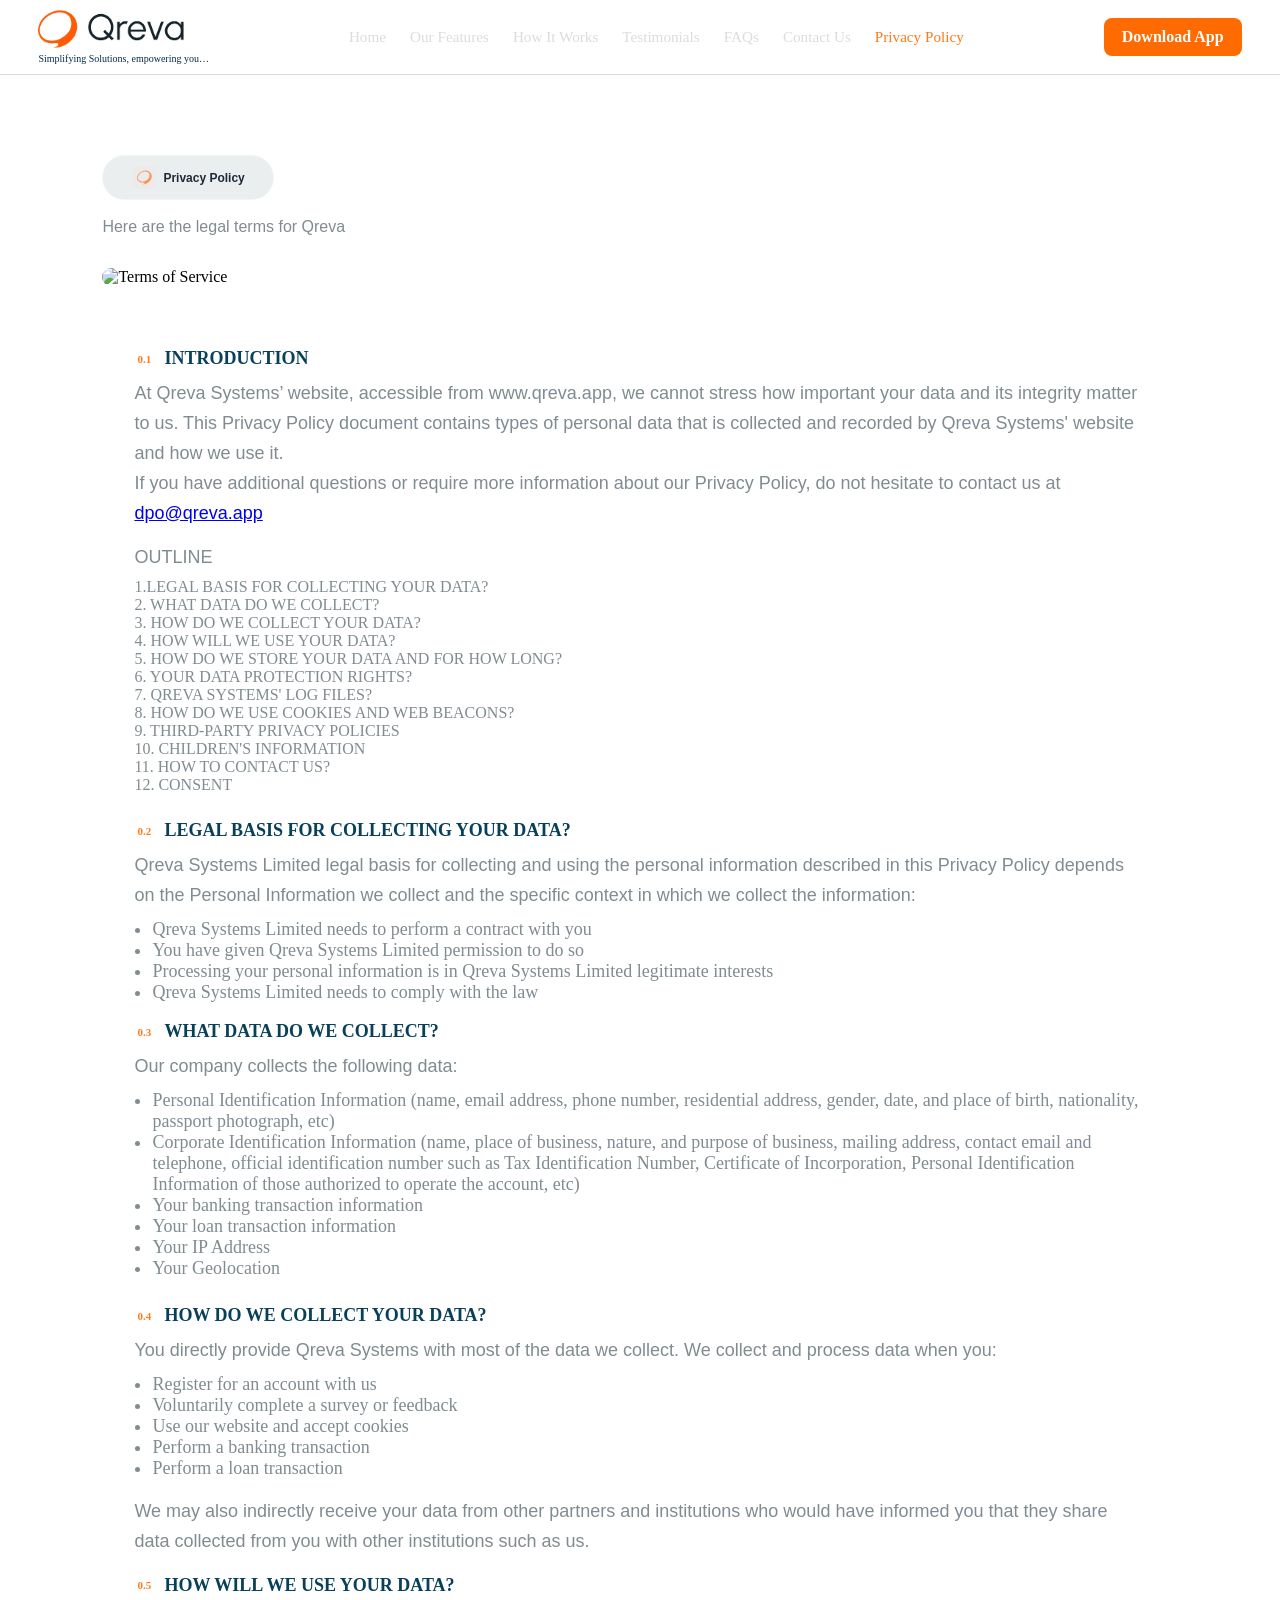
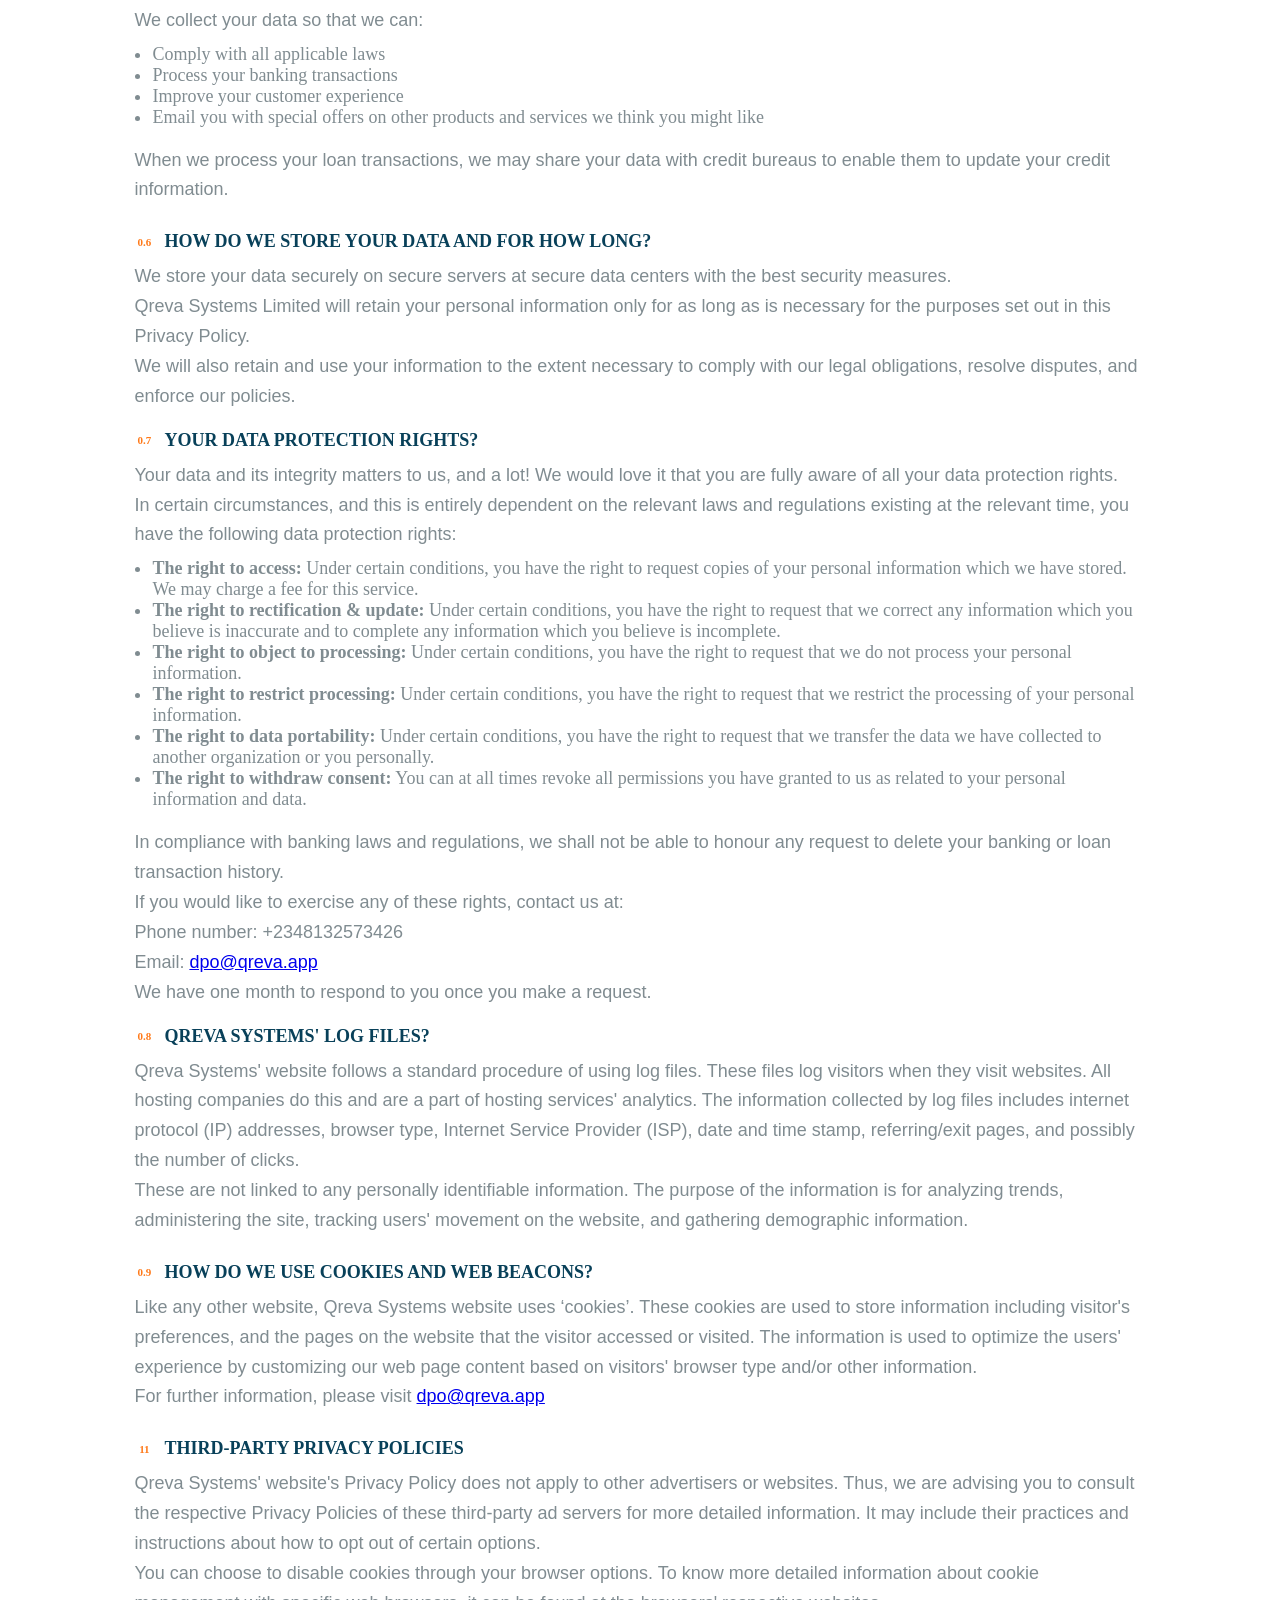
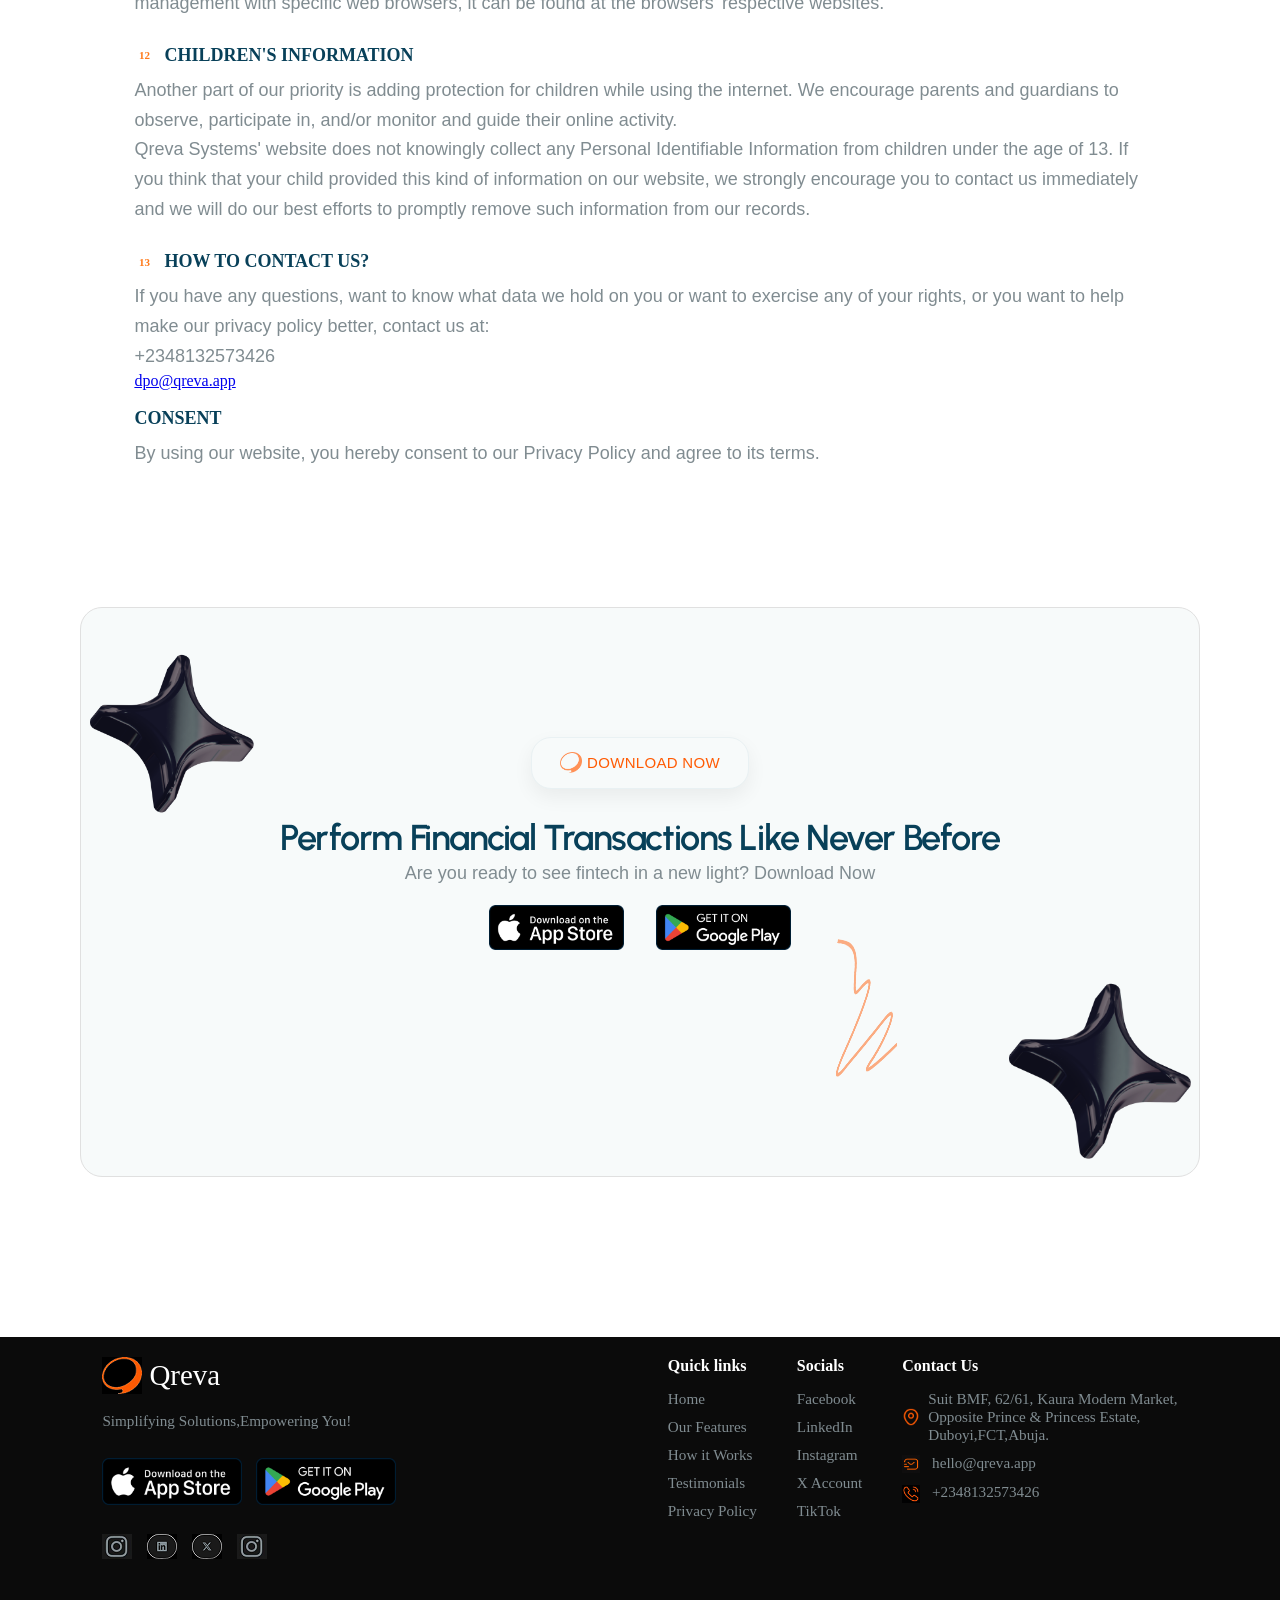
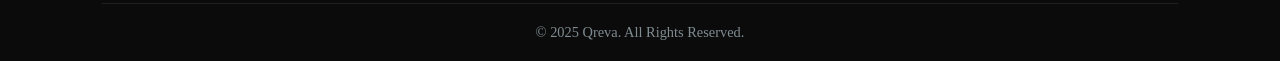
==== commit 7068e4e4: "additional input" ====
--- a/privacy-policy.html
+++ b/privacy-policy.html
@@ -45,8 +45,8 @@
           <button class="policy-btn">
             <img src="/img/btnn.png" alt="" /> Privacy Policy
           </button>
-          <!-- <h1>Terms and Conditions</h1> -->
-          <p>Here are the legal terms for Qreva</p>
+      
+          <p >Here are the legal terms for Qreva</p>
         </div>
 
         <!-- Image -->
--- a/css/style.css
+++ b/css/style.css
@@ -56,7 +56,8 @@
 
 .nav-links a {
   text-decoration: none;
-  color: #072D4B;
+  color: #D9D9D9;
+  opacity: 0.9;
   font-weight: 500;
   font-size: 0.95rem;
   transition: color 0.3s ease;
@@ -231,11 +232,10 @@
   font-family: 'Urbanist', sans-serif;
   font-weight: 400;             
   font-size: 20px;              
-  line-height: 90%;            
-  letter-spacing: 0em;          
+  line-height: 152%;    
+  letter-spacing: -0.02em;          
   color: #808C91;               
-  max-width: 520px;            
-  margin-top: 14px; 
+  
 }
 
 .hero-subtitle .mobile-break {
@@ -362,14 +362,14 @@
 
 
 
-/* -------Features Section------------ */
+/* ----Features Section----- */
 .features {
   width: 100%;
   max-width: 1440px;
   margin-inline: auto;
   padding: 80px;
-  display: flex;           /* or grid depending on layout */
-  flex-direction: column;  /* adjust if row layout */
+  display: flex;           
+  flex-direction: column;  
   gap: 10px;
   box-sizing: border-box;
   
@@ -380,8 +380,8 @@
   width: 100%;
   max-width: 1280px;
   margin-inline: auto;
-  display: flex;           /* or grid depending on layout */
-  flex-direction: column;  /* adjust if row layout */
+  display: flex;           
+  flex-direction: column;  
   gap: 28px;
   box-sizing: border-box;
    
@@ -439,21 +439,21 @@
 
 .features-header h1 {
   font-family: 'Urbanist', sans-serif;
-    font-weight: 600;               /* SemiBold */
-    font-size: 40px;                /* Exact */
-    line-height: 120%;              /* Figma line height */
-    letter-spacing: -0.04em;        /* -4% tracking */
-    color: #084059;                 /* Figma Secondary Indigo */
+    font-weight: 600;               
+    font-size: 40px;                
+    line-height: 120%;              
+    letter-spacing: -0.04em;        
+    color: #084059;                 
     margin: 0; 
 }
 
 .features-header p {
   font-family: 'General Sans', sans-serif;
-    font-weight: 400;          /* Regular */
-    font-size: 16px;           /* Exact Figma size */
-    line-height: 145%;         /* Exact Figma line height */
-    letter-spacing: 0;         /* Figma 0% */
-    color: #808C91;            /* Placeholder — send the color screenshot for exact value */
+    font-weight: 400;          
+    font-size: 16px;           
+    line-height: 145%;         
+    letter-spacing: 0;         
+    color: #808C91;            
     margin: 8px 0 0 0; 
 }
 
@@ -818,30 +818,32 @@
     margin-left: -23px;
 }
 
-/* ============================
-   RIGHT IMAGE
-============================ */
+/* ====RIGHT IMAGE===== */
 .how-image img {
-    width: 400px;
-    height: auto;
-    user-select: none;
-    float: left;
-    margin-right: 16px;
-
-    /* Animation */
-    opacity: 0; /* start hidden */
-    transform: translateX(-50px); /* start slightly left */
-    animation: slideIn 1s forwards; /* run animation for 1 second */
-    animation-delay: 0.3s; /* optional delay */
+  width: 400px;
+  height: auto;
+  user-select: none;
+  float: left;
+  margin-right: 16px;
+
+  /* Animation */
+  opacity: 0;
+  transform: translateX(-50px);
+  animation: slideIn 0.8s ease-out forwards;
+  animation-delay: 0.3s;
+  will-change: transform, opacity;
 }
 
 @keyframes slideIn {
-    to {
-        opacity: 1;
-        transform: translateX(0); /* end at normal position */
-    }
-}
-
+  from {
+    opacity: 0;
+    transform: translateX(-50px);
+  }
+  to {
+    opacity: 1;
+    transform: translateX(0);
+  }
+}
 
 /* ---------- Tablet (≤1024px) ---------- */  
 /* ============================
@@ -960,7 +962,7 @@
   }
 
   .step-description {
-     max-width: 360px;          /* forces earlier line breaks */
+     max-width: 360px;          
     word-break: break-word;
     overflow-wrap: break-word;
     hyphens: auto;
@@ -1047,7 +1049,7 @@
 .quote {
   font-size: 18px;
   line-height: 1.6;
-  color: #0f172a;
+  color: #808C91;
 }
 
 /* Author */
@@ -1522,7 +1524,7 @@
   background: #F1F4F8;
 }
 
-/* ---------------- IMAGE ---------------- */
+/* -- IMAGE --- */
 
 .contact-image {
   margin: 30px 0 50px;
@@ -1537,7 +1539,7 @@
   display: block;
 }
 
-/* ---------------- CARDS ---------------- */
+/* --- CARDS ---- */
 
 .contact-card,
 .contact-card2 {
@@ -1704,7 +1706,7 @@
 
 .policy-container {
   margin: auto;
-  max-width: 1200px; /* prevent over-stretch on large screens */
+  max-width: 1200px; 
 }
 
 /* Header */
@@ -1727,7 +1729,7 @@
   display: flex;
   align-items: center;
   transition: background-color 0.3s ease, transform 0.2s ease;
-  flex-wrap: wrap; /* allows buttons to wrap on small screens */
+  flex-wrap: wrap; 
 }
 
 .policy-btn:hover {
@@ -1743,16 +1745,24 @@
 }
 
 /* Header text */
-.policy-header h1 {
+
+/* .policy-header h1 {
   font-size: 32px;
   margin-bottom: 6px;
-}
-
-.policy-header p {
-  font-size: 14px;
-  color: #6b7280;
-}
-
+} */
+
+
+.policy-header p{
+  font-family: 'General Sans', sans-serif;
+  font-weight: 400;
+  font-style: normal;
+  font-size: 16px;
+  line-height: 1.45;
+  letter-spacing: 0;
+  color: #808C91;
+  vertical-align: middle;
+
+}
 /* Image */
 .policy-image img {
   width: 100%;
@@ -1774,15 +1784,37 @@
   margin-bottom: 26px;
 }
 
-.policy-block h4 {
-  display: flex;
-  align-items: center;
-  gap: 10px;
-  font-size: 14px;
+.policy-content p{
+  font-family: 'General Sans', sans-serif;
+  font-weight: 400;
+  font-style: normal;
+  font-size: 18px;
+  line-height: 1.66;
+  letter-spacing: 0;
+  color:#808C91;
+
+}
+.outline-title li{
+  font-family: 'General Sans', sans-serif;
+  font-weight: 400;
+  font-style: normal;
+  font-size: 18px;
+  line-height: 1.66;
+  letter-spacing: 0;
+  color:#808C91;
+}
+
+
+
+.outline li {
   color: #084059;
-  margin-bottom: 10px;
-  text-transform: uppercase;
-}
+  font-size: 16px;
+  letter-spacing: 0;
+  color:#808C91;
+   font-style: normal;
+}
+
+
 
 .policy-block .number {
   width: 20px;
@@ -1794,13 +1826,17 @@
   justify-content: center;
 }
 
-.policy-block p,
-.outline li,
-.policy-list li {
-  font-size: 16px;
-  line-height: 1.7;
-  color: #4b5563;
-}
+.policy-block h4{
+  display: flex;
+  align-items: center;
+  gap: 10px;
+  font-size: 18px;
+  color: #084059;
+  margin-bottom: 10px;
+
+}
+
+
 
 /* Outline */
 .outline {
@@ -1811,7 +1847,7 @@
   font-weight: 600;
   margin-bottom: 6px;
   color: #084059;
-  font-size: 16px;
+  font-size: 18px;
 }
 
 .outline ul {
@@ -1822,11 +1858,16 @@
 
 .policy-list {
   margin-top: 8px;
-  margin-bottom: 16px;
+  margin-bottom: 18px;
   padding-left: 18px;
-}
-
-/* ------------------ Media Queries ------------------ */
+  font-size: 18px;
+  letter-spacing: 0;
+  color:#808C91;
+   font-style: normal;
+}
+
+
+/* -- Media Queries -- */
 
 /* Tablet: 601px - 1024px */
 @media (max-width: 1024px) {
